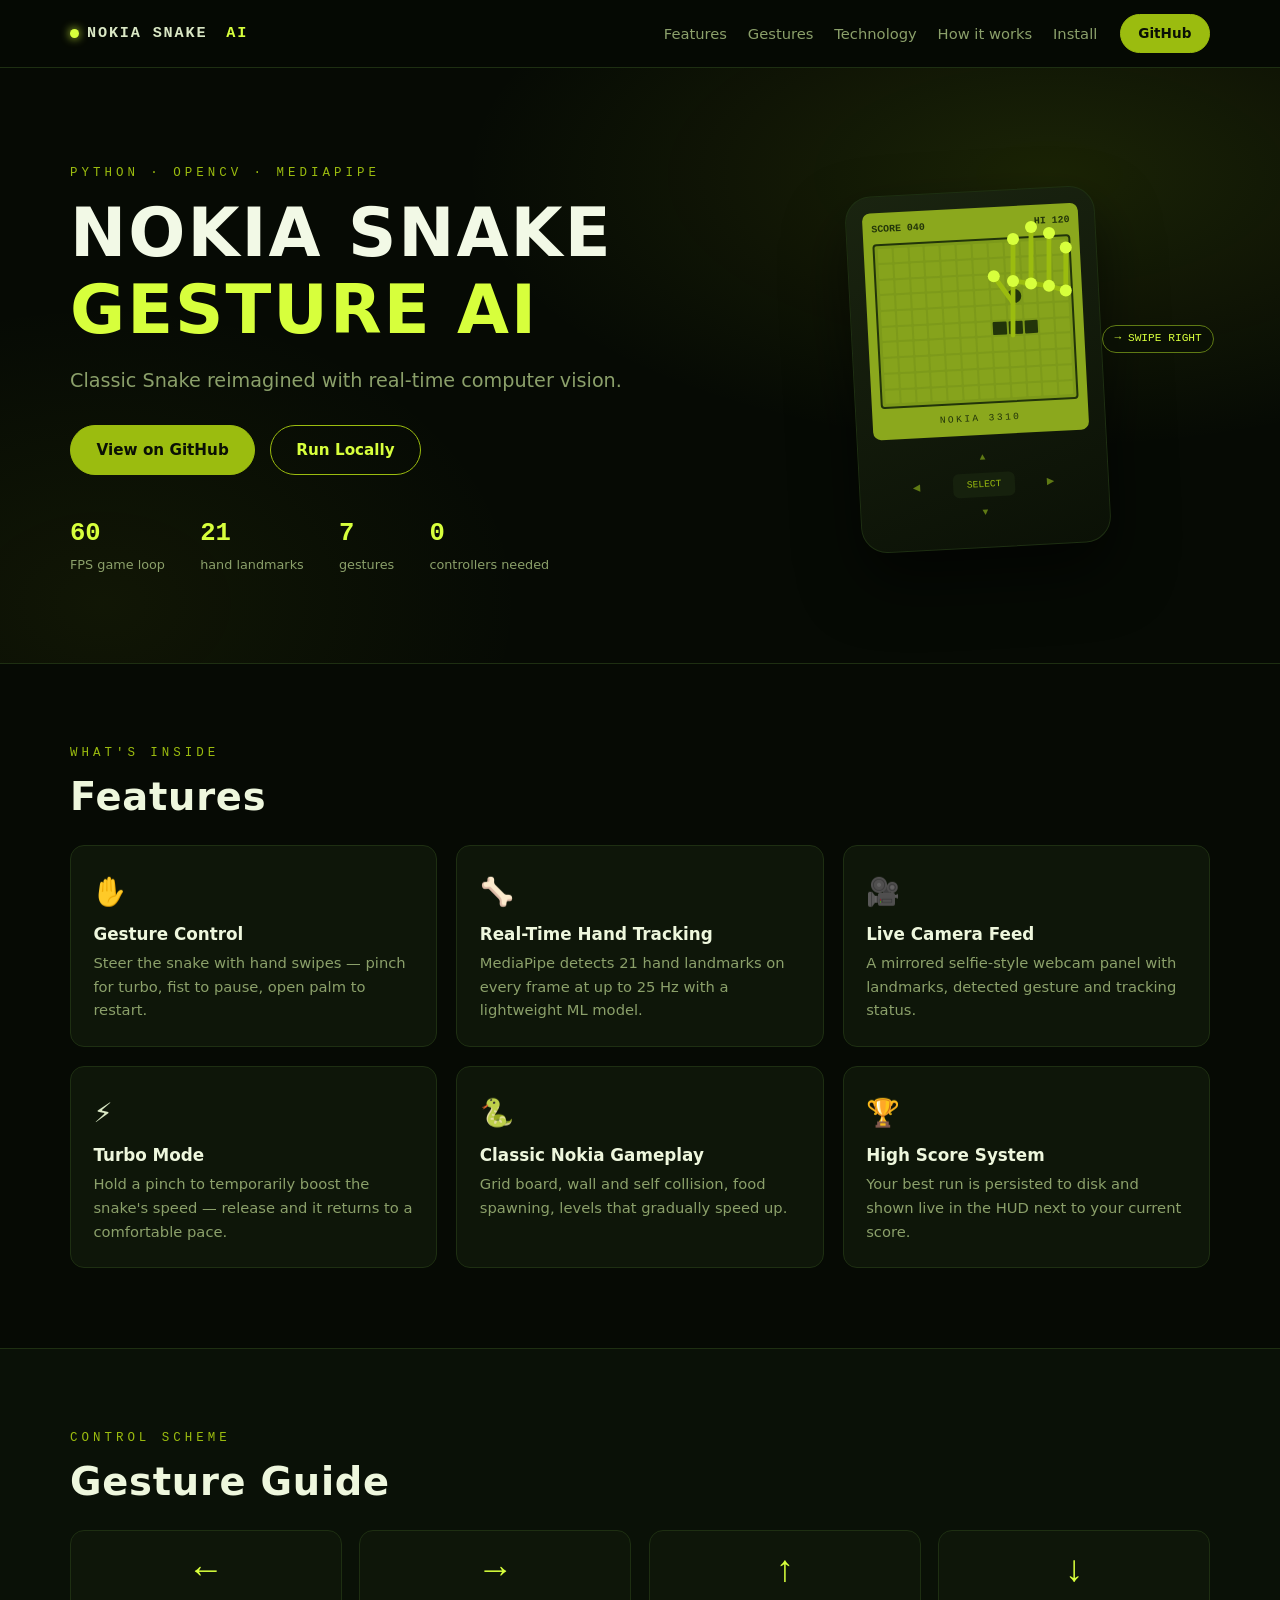
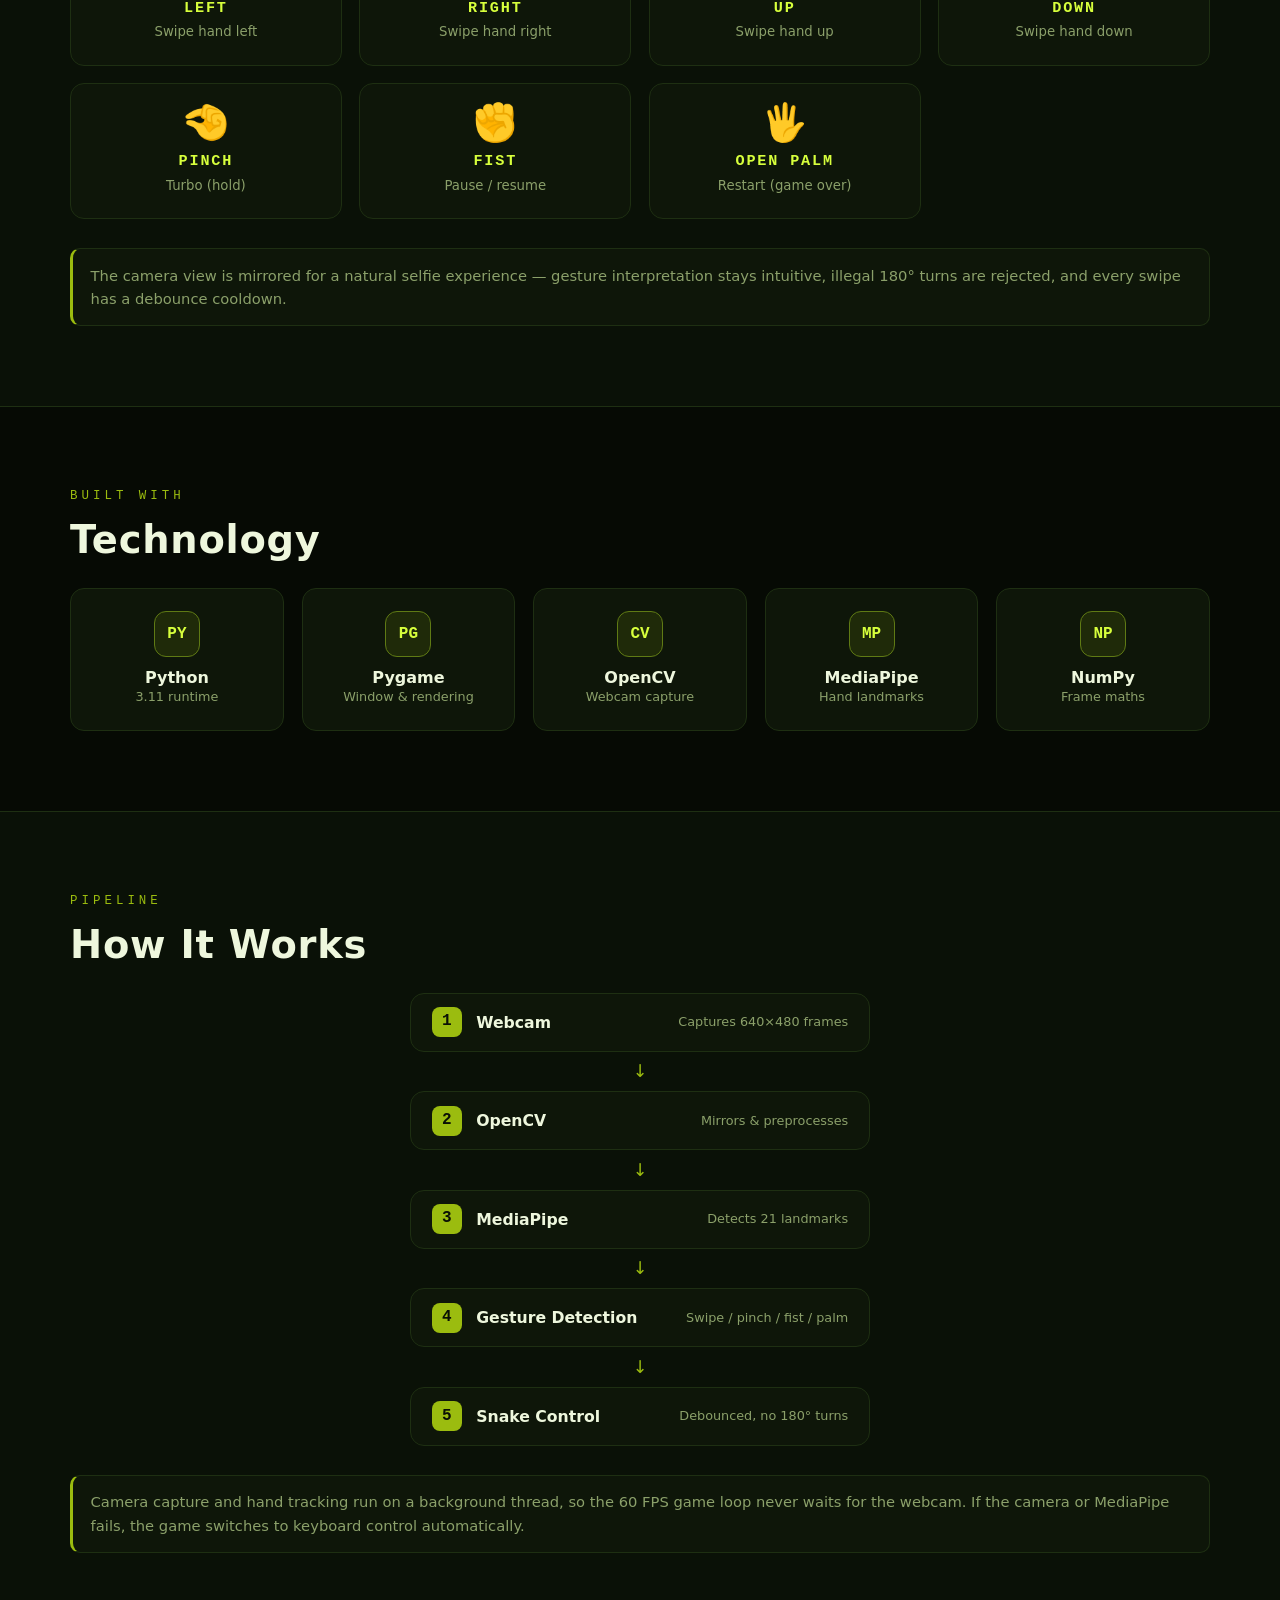
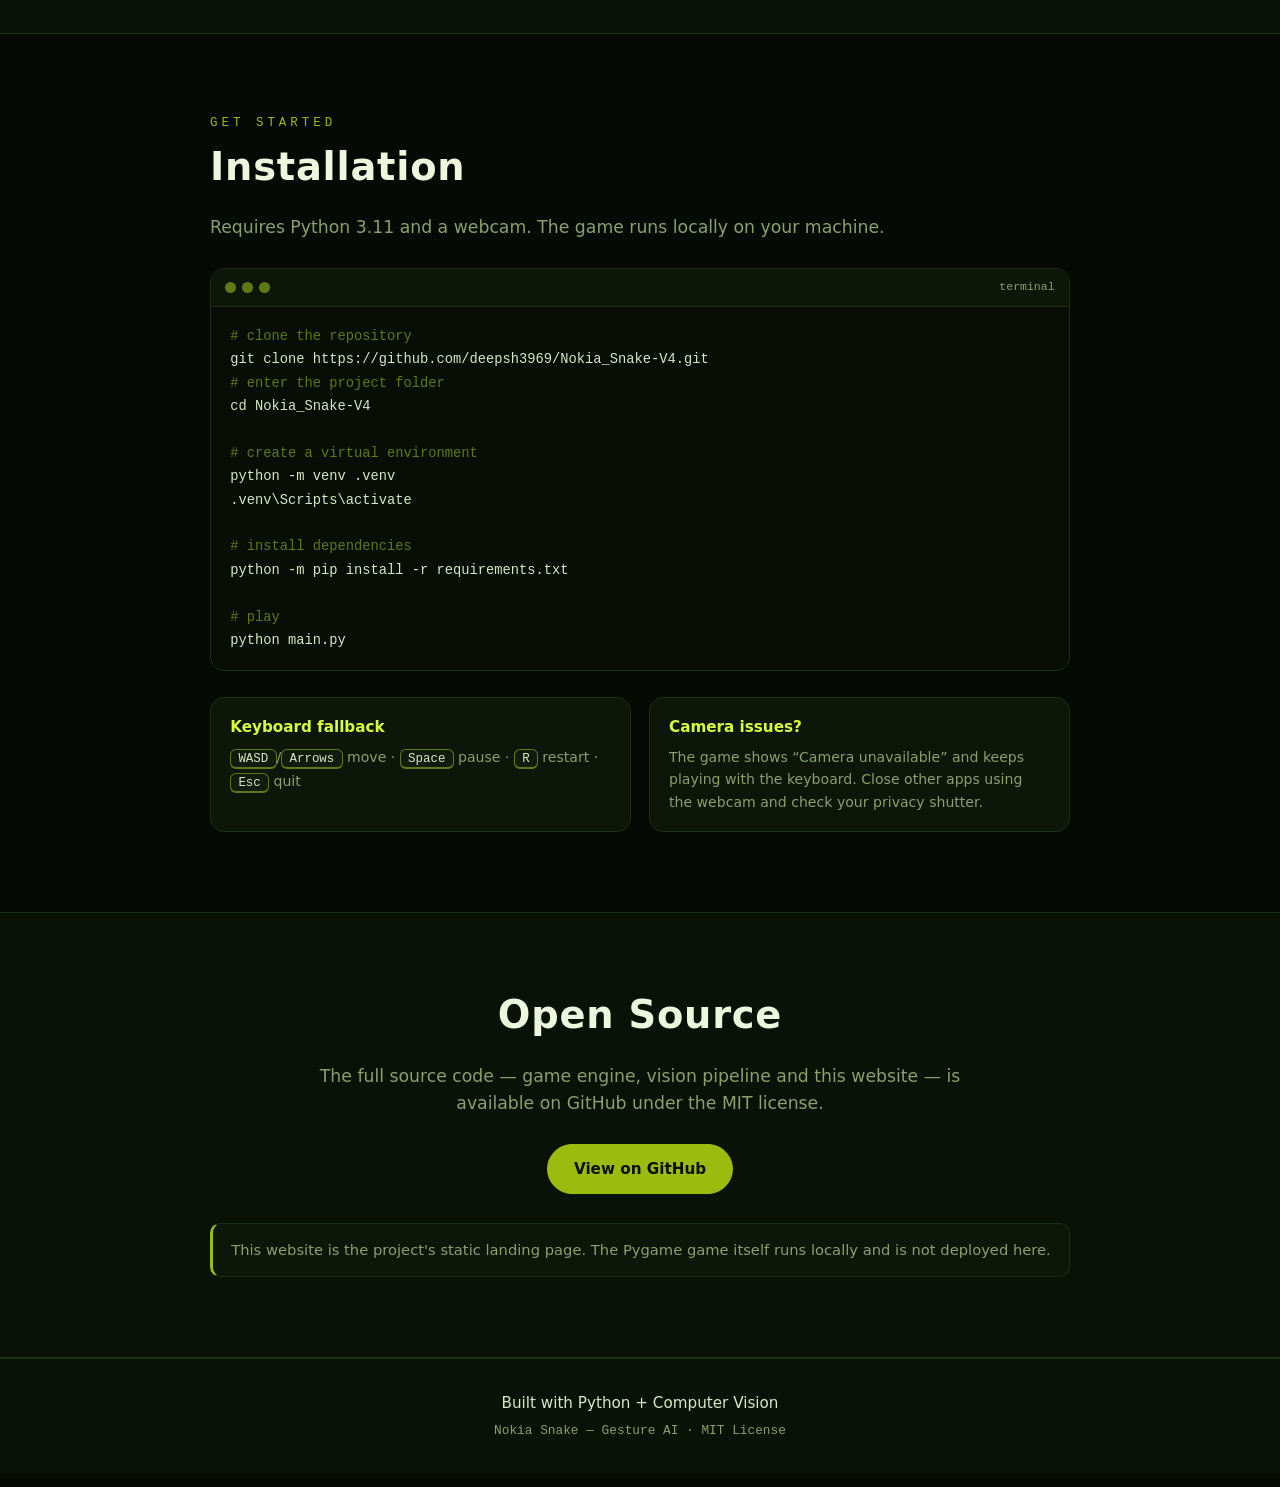
==== web/index.html @ 273879fd "Release Nokia Snake Gesture AI V4" ====
<!DOCTYPE html>
<html lang="en">
<head>
  <meta charset="UTF-8" />
  <meta name="viewport" content="width=device-width, initial-scale=1.0" />
  <meta name="description" content="Nokia Snake Gesture AI — classic Snake reimagined with real-time computer vision. Control the snake with hand gestures via webcam." />
  <title>Nokia Snake — Gesture AI</title>
  <link rel="stylesheet" href="style.css" />
</head>
<body>

  <!-- ============ NAV ============ -->
  <header class="nav">
    <div class="container nav__inner">
      <a class="nav__logo" href="#top">
        <span class="nav__dot"></span>
        NOKIA&nbsp;SNAKE&nbsp;<em>AI</em>
      </a>
      <nav class="nav__links" id="navLinks">
        <a href="#features">Features</a>
        <a href="#gestures">Gestures</a>
        <a href="#tech">Technology</a>
        <a href="#how">How it works</a>
        <a href="#install">Install</a>
      </nav>
      <button class="nav__toggle" id="navToggle" aria-label="Open menu">☰</button>
      <a class="btn btn--sm" href="https://github.com/deepsh3969/Nokia_Snake-V4" target="_blank" rel="noopener">GitHub</a>
    </div>
  </header>

  <!-- ============ HERO ============ -->
  <section class="hero" id="top">
    <div class="container hero__inner">
      <div class="hero__text">
        <p class="eyebrow">PYTHON · OPENCV · MEDIAPIPE</p>
        <h1 class="hero__title">
          NOKIA SNAKE<br />
          <span class="accent">GESTURE AI</span>
        </h1>
        <p class="hero__sub">
          Classic Snake reimagined with real-time computer vision.
        </p>
        <div class="hero__actions">
          <a class="btn" href="https://github.com/deepsh3969/Nokia_Snake-V4" target="_blank" rel="noopener">View on GitHub</a>
          <a class="btn btn--ghost" href="#install">Run Locally</a>
        </div>
        <ul class="hero__stats">
          <li><strong>60</strong><span>FPS game loop</span></li>
          <li><strong>21</strong><span>hand landmarks</span></li>
          <li><strong>7</strong><span>gestures</span></li>
          <li><strong>0</strong><span>controllers needed</span></li>
        </ul>
      </div>

      <div class="hero__art" aria-hidden="true">
        <div class="phone">
          <div class="phone__screen">
            <div class="phone__bar">
              <span class="phone__score">SCORE 040</span>
              <span class="phone__hi">HI 120</span>
            </div>
            <div class="grid" id="heroGrid"></div>
            <div class="phone__label">NOKIA 3310</div>
          </div>
          <div class="phone__keys">
            <span></span><span class="k-up">▲</span><span></span>
            <span class="k-l">◀</span><span class="k-ok">SELECT</span><span class="k-r">▶</span>
            <span></span><span class="k-d">▼</span><span></span>
          </div>
        </div>
        <div class="hand" aria-hidden="true">
          <svg viewBox="0 0 100 120" width="120" height="144">
            <g stroke="#9bbc0f" stroke-width="4" stroke-linecap="round" fill="none">
              <path d="M30 115 L30 70" />
              <path d="M30 70 L30 35" />
              <path d="M45 72 L45 25" />
              <path d="M60 74 L60 30" />
              <path d="M74 78 L74 42" />
              <path d="M30 88 L14 66" />
              <path d="M30 70 L45 72 L60 74 L74 78" />
            </g>
            <g fill="#d7ff3c">
              <circle cx="30" cy="35" r="5" />
              <circle cx="45" cy="25" r="5" />
              <circle cx="60" cy="30" r="5" />
              <circle cx="74" cy="42" r="5" />
              <circle cx="14" cy="66" r="5" />
              <circle cx="30" cy="70" r="5" />
              <circle cx="45" cy="72" r="5" />
              <circle cx="60" cy="74" r="5" />
              <circle cx="74" cy="78" r="5" />
            </g>
          </svg>
          <div class="hand__tag">→ SWIPE RIGHT</div>
        </div>
      </div>
    </div>
  </section>

  <!-- ============ FEATURES ============ -->
  <section class="section" id="features">
    <div class="container">
      <p class="eyebrow">WHAT'S INSIDE</p>
      <h2>Features</h2>
      <div class="features">
        <article class="card">
          <div class="card__icon">✋</div>
          <h3>Gesture Control</h3>
          <p>Steer the snake with hand swipes — pinch for turbo, fist to pause, open palm to restart.</p>
        </article>
        <article class="card">
          <div class="card__icon">🦴</div>
          <h3>Real-Time Hand Tracking</h3>
          <p>MediaPipe detects 21 hand landmarks on every frame at up to 25&nbsp;Hz with a lightweight ML model.</p>
        </article>
        <article class="card">
          <div class="card__icon">🎥</div>
          <h3>Live Camera Feed</h3>
          <p>A mirrored selfie-style webcam panel with landmarks, detected gesture and tracking status.</p>
        </article>
        <article class="card">
          <div class="card__icon">⚡</div>
          <h3>Turbo Mode</h3>
          <p>Hold a pinch to temporarily boost the snake's speed — release and it returns to a comfortable pace.</p>
        </article>
        <article class="card">
          <div class="card__icon">🐍</div>
          <h3>Classic Nokia Gameplay</h3>
          <p>Grid board, wall and self collision, food spawning, levels that gradually speed up.</p>
        </article>
        <article class="card">
          <div class="card__icon">🏆</div>
          <h3>High Score System</h3>
          <p>Your best run is persisted to disk and shown live in the HUD next to your current score.</p>
        </article>
      </div>
    </div>
  </section>

  <!-- ============ GESTURE GUIDE ============ -->
  <section class="section section--alt" id="gestures">
    <div class="container">
      <p class="eyebrow">CONTROL SCHEME</p>
      <h2>Gesture Guide</h2>
      <div class="gestures">
        <div class="gcard">
          <div class="gcard__icon">←</div>
          <h3>LEFT</h3>
          <p>Swipe hand left</p>
        </div>
        <div class="gcard">
          <div class="gcard__icon">→</div>
          <h3>RIGHT</h3>
          <p>Swipe hand right</p>
        </div>
        <div class="gcard">
          <div class="gcard__icon">↑</div>
          <h3>UP</h3>
          <p>Swipe hand up</p>
        </div>
        <div class="gcard">
          <div class="gcard__icon">↓</div>
          <h3>DOWN</h3>
          <p>Swipe hand down</p>
        </div>
        <div class="gcard">
          <div class="gcard__icon">🤏</div>
          <h3>PINCH</h3>
          <p>Turbo (hold)</p>
        </div>
        <div class="gcard">
          <div class="gcard__icon">✊</div>
          <h3>FIST</h3>
          <p>Pause / resume</p>
        </div>
        <div class="gcard">
          <div class="gcard__icon">🖐</div>
          <h3>OPEN PALM</h3>
          <p>Restart (game over)</p>
        </div>
      </div>
      <p class="note">
        The camera view is mirrored for a natural selfie experience — gesture
        interpretation stays intuitive, illegal 180° turns are rejected, and every
        swipe has a debounce cooldown.
      </p>
    </div>
  </section>

  <!-- ============ TECHNOLOGY ============ -->
  <section class="section" id="tech">
    <div class="container">
      <p class="eyebrow">BUILT WITH</p>
      <h2>Technology</h2>
      <div class="tech">
        <div class="tech__item"><span class="tech__badge">PY</span><h3>Python</h3><p>3.11 runtime</p></div>
        <div class="tech__item"><span class="tech__badge">PG</span><h3>Pygame</h3><p>Window &amp; rendering</p></div>
        <div class="tech__item"><span class="tech__badge">CV</span><h3>OpenCV</h3><p>Webcam capture</p></div>
        <div class="tech__item"><span class="tech__badge">MP</span><h3>MediaPipe</h3><p>Hand landmarks</p></div>
        <div class="tech__item"><span class="tech__badge">NP</span><h3>NumPy</h3><p>Frame maths</p></div>
      </div>
    </div>
  </section>

  <!-- ============ HOW IT WORKS ============ -->
  <section class="section section--alt" id="how">
    <div class="container">
      <p class="eyebrow">PIPELINE</p>
      <h2>How It Works</h2>
      <ol class="pipeline">
        <li><span class="pipeline__step">1</span><strong>Webcam</strong><em>Captures 640×480 frames</em></li>
        <li class="pipeline__arrow">↓</li>
        <li><span class="pipeline__step">2</span><strong>OpenCV</strong><em>Mirrors &amp; preprocesses</em></li>
        <li class="pipeline__arrow">↓</li>
        <li><span class="pipeline__step">3</span><strong>MediaPipe</strong><em>Detects 21 landmarks</em></li>
        <li class="pipeline__arrow">↓</li>
        <li><span class="pipeline__step">4</span><strong>Gesture Detection</strong><em>Swipe / pinch / fist / palm</em></li>
        <li class="pipeline__arrow">↓</li>
        <li><span class="pipeline__step">5</span><strong>Snake Control</strong><em>Debounced, no 180° turns</em></li>
      </ol>
      <p class="note">
        Camera capture and hand tracking run on a background thread, so the
        60&nbsp;FPS game loop never waits for the webcam. If the camera or
        MediaPipe fails, the game switches to keyboard control automatically.
      </p>
    </div>
  </section>

  <!-- ============ INSTALL ============ -->
  <section class="section" id="install">
    <div class="container container--narrow">
      <p class="eyebrow">GET STARTED</p>
      <h2>Installation</h2>
      <p class="lead">
        Requires Python 3.11 and a webcam. The game runs locally on your machine.
      </p>
      <div class="code">
        <div class="code__bar"><span></span><span></span><span></span><em>terminal</em></div>
<pre><code><span class="c"># clone the repository</span>
git clone https://github.com/deepsh3969/Nokia_Snake-V4.git
<span class="c"># enter the project folder</span>
cd Nokia_Snake-V4

<span class="c"># create a virtual environment</span>
python -m venv .venv
.venv\Scripts\activate

<span class="c"># install dependencies</span>
python -m pip install -r requirements.txt

<span class="c"># play</span>
python main.py</code></pre>
      </div>
      <div class="kbd">
        <div><h4>Keyboard fallback</h4><p><kbd>WASD</kbd>/<kbd>Arrows</kbd> move · <kbd>Space</kbd> pause · <kbd>R</kbd> restart · <kbd>Esc</kbd> quit</p></div>
        <div><h4>Camera issues?</h4><p>The game shows “Camera unavailable” and keeps playing with the keyboard. Close other apps using the webcam and check your privacy shutter.</p></div>
      </div>
    </div>
  </section>

  <!-- ============ GITHUB ============ -->
  <section class="section section--alt" id="github">
    <div class="container container--narrow github">
      <h2>Open Source</h2>
      <p class="lead">
        The full source code — game engine, vision pipeline and this website —
        is available on GitHub under the MIT license.
      </p>
      <a class="btn" href="https://github.com/deepsh3969/Nokia_Snake-V4" target="_blank" rel="noopener">View on GitHub</a>
      <p class="note">This website is the project's static landing page. The Pygame game itself runs locally and is not deployed here.</p>
    </div>
  </section>

  <!-- ============ FOOTER ============ -->
  <footer class="footer">
    <div class="container footer__inner">
      <p>Built with Python + Computer Vision</p>
      <p class="footer__meta">Nokia Snake — Gesture AI · MIT License</p>
    </div>
  </footer>

  <script src="script.js"></script>
</body>
</html>
---- web/style.css ----
/* ==========================================================
   NOKIA SNAKE — GESTURE AI  ·  landing page styles
   ========================================================== */

:root {
  --bg: #060a04;
  --bg-2: #0a1107;
  --panel: #0e1609;
  --panel-2: #121c0c;
  --line: #1e2f12;
  --green: #9bbc0f;
  --green-bright: #d7ff3c;
  --green-dim: #5f7a14;
  --text: #d9e7c4;
  --text-dim: #8ba06a;
  --amber: #ffb340;
  --red: #ff6b52;
  --radius: 14px;
  --mono: "Cascadia Code", "SF Mono", Consolas, "Courier New", monospace;
  --sans: "Segoe UI", system-ui, -apple-system, Roboto, sans-serif;
}

* { margin: 0; padding: 0; box-sizing: border-box; }

html { scroll-behavior: smooth; }

body {
  background: var(--bg);
  color: var(--text);
  font-family: var(--sans);
  line-height: 1.6;
  overflow-x: hidden;
}

img, svg { max-width: 100%; }

.container {
  width: min(1140px, 92%);
  margin-inline: auto;
}

.container--narrow { width: min(860px, 92%); }

/* ---------------- typography ---------------- */

h1, h2, h3 { font-weight: 700; line-height: 1.15; }

h2 {
  font-size: clamp(1.7rem, 3.5vw, 2.4rem);
  letter-spacing: 0.02em;
  margin-bottom: 1.6rem;
  color: #eef7dd;
}

.eyebrow {
  font-family: var(--mono);
  font-size: 0.78rem;
  letter-spacing: 0.32em;
  color: var(--green);
  margin-bottom: 0.7rem;
}

.accent { color: var(--green-bright); }

.lead {
  font-size: 1.08rem;
  color: var(--text-dim);
  margin-bottom: 1.6rem;
  max-width: 62ch;
}

.note {
  margin-top: 1.8rem;
  font-size: 0.92rem;
  color: var(--text-dim);
  background: var(--panel);
  border: 1px solid var(--line);
  border-left: 3px solid var(--green);
  border-radius: 10px;
  padding: 0.9rem 1.1rem;
}

/* ---------------- buttons ---------------- */

.btn {
  display: inline-block;
  background: var(--green);
  color: #0a1005;
  font-weight: 700;
  font-size: 0.95rem;
  text-decoration: none;
  padding: 0.75rem 1.6rem;
  border-radius: 999px;
  border: 1px solid var(--green);
  transition: transform 0.15s ease, box-shadow 0.15s ease, background 0.15s;
}

.btn:hover {
  background: var(--green-bright);
  border-color: var(--green-bright);
  transform: translateY(-2px);
  box-shadow: 0 8px 24px rgba(155, 188, 15, 0.25);
}

.btn--ghost {
  background: transparent;
  color: var(--green-bright);
}

.btn--ghost:hover {
  background: rgba(155, 188, 15, 0.12);
  color: var(--green-bright);
}

.btn--sm { padding: 0.5rem 1.1rem; font-size: 0.85rem; }

/* ---------------- nav ---------------- */

.nav {
  position: sticky;
  top: 0;
  z-index: 50;
  background: rgba(6, 10, 4, 0.88);
  backdrop-filter: blur(10px);
  border-bottom: 1px solid var(--line);
}

.nav__inner {
  display: flex;
  align-items: center;
  gap: 1.4rem;
  padding: 0.85rem 0;
}

.nav__logo {
  font-family: var(--mono);
  font-weight: 700;
  font-size: 0.95rem;
  letter-spacing: 0.12em;
  color: var(--text);
  text-decoration: none;
  display: flex;
  align-items: center;
  gap: 0.5rem;
  white-space: nowrap;
}

.nav__logo em { color: var(--green-bright); font-style: normal; }

.nav__dot {
  width: 9px; height: 9px;
  background: var(--green-bright);
  border-radius: 50%;
  box-shadow: 0 0 10px var(--green-bright);
  animation: blink 1.6s steps(2, start) infinite;
}

@keyframes blink { 50% { opacity: 0.25; } }

.nav__links {
  display: flex;
  gap: 1.3rem;
  margin-left: auto;
}

.nav__links a {
  color: var(--text-dim);
  text-decoration: none;
  font-size: 0.92rem;
  transition: color 0.15s;
}

.nav__links a:hover { color: var(--green-bright); }

.nav__toggle {
  display: none;
  background: transparent;
  border: 1px solid var(--green-dim);
  color: var(--green-bright);
  border-radius: 8px;
  font-size: 1.05rem;
  padding: 0.25rem 0.6rem;
  cursor: pointer;
  margin-left: auto;
}

/* ---------------- hero ---------------- */

.hero {
  position: relative;
  padding: clamp(3rem, 8vw, 6rem) 0 clamp(3rem, 7vw, 5.5rem);
  background:
    radial-gradient(900px 420px at 82% 18%, rgba(155, 188, 15, 0.14), transparent 65%),
    radial-gradient(700px 500px at 8% 90%, rgba(155, 188, 15, 0.07), transparent 60%),
    var(--bg);
  border-bottom: 1px solid var(--line);
}

.hero__inner {
  display: grid;
  grid-template-columns: 1.15fr 0.85fr;
  gap: 3rem;
  align-items: center;
}

.hero__title {
  font-size: clamp(2.4rem, 6vw, 4.2rem);
  letter-spacing: 0.03em;
  color: #f2f9e6;
  margin: 0.4rem 0 1rem;
}

.hero__sub {
  font-size: clamp(1rem, 2vw, 1.2rem);
  color: var(--text-dim);
  max-width: 46ch;
  margin-bottom: 1.8rem;
}

.hero__actions { display: flex; gap: 0.9rem; flex-wrap: wrap; }

.hero__stats {
  list-style: none;
  display: flex;
  gap: 2.2rem;
  margin-top: 2.4rem;
  flex-wrap: wrap;
}

.hero__stats li { display: flex; flex-direction: column; }

.hero__stats strong {
  font-family: var(--mono);
  font-size: 1.6rem;
  color: var(--green-bright);
}

.hero__stats span { font-size: 0.8rem; color: var(--text-dim); }

/* hero art: phone + hand */

.hero__art {
  position: relative;
  display: flex;
  justify-content: center;
  align-items: center;
  min-height: 340px;
}

.phone {
  background: linear-gradient(160deg, #1a2410, #0b1106);
  border: 1px solid var(--line);
  border-radius: 26px;
  padding: 1rem 1rem 0.7rem;
  width: 250px;
  box-shadow: 0 30px 60px rgba(0, 0, 0, 0.55);
  transform: rotate(-3deg);
}

.phone__screen {
  background: #8ba81d;
  border-radius: 8px;
  padding: 0.55rem;
}

.phone__bar {
  display: flex;
  justify-content: space-between;
  font-family: var(--mono);
  font-size: 0.62rem;
  color: #22340a;
  font-weight: 700;
  margin-bottom: 0.4rem;
}

.grid {
  display: grid;
  grid-template-columns: repeat(12, 1fr);
  gap: 2px;
  aspect-ratio: 12 / 10;
  background: #7d9a1a;
  padding: 3px;
  border: 2px solid #22340a;
  border-radius: 4px;
}

.grid i {
  background: #86a31c;
  border-radius: 1px;
}

.grid i.snake { background: #22340a; }
.grid i.food { background: #22340a; border-radius: 50%; }

.phone__label {
  text-align: center;
  font-family: var(--mono);
  font-size: 0.6rem;
  color: #22340a;
  margin-top: 0.4rem;
  letter-spacing: 0.25em;
}

.phone__keys {
  display: grid;
  grid-template-columns: repeat(3, 1fr);
  gap: 4px;
  padding: 0.7rem 0.6rem;
}

.phone__keys span {
  text-align: center;
  font-size: 0.6rem;
  color: var(--green-dim);
  font-family: var(--mono);
  padding: 0.25rem 0;
}

.phone__keys .k-ok {
  background: #16210d;
  border-radius: 6px;
  color: var(--green);
}

.hand {
  position: absolute;
  right: -4px;
  top: 6px;
  text-align: center;
  animation: float 3.4s ease-in-out infinite;
}

@keyframes float {
  0%, 100% { transform: translateY(0); }
  50% { transform: translateY(-12px); }
}

.hand__tag {
  font-family: var(--mono);
  font-size: 0.7rem;
  color: var(--green-bright);
  background: rgba(10, 16, 5, 0.9);
  border: 1px solid var(--green-dim);
  border-radius: 999px;
  padding: 0.25rem 0.7rem;
  display: inline-block;
  margin-top: 0.3rem;
}

/* ---------------- sections ---------------- */

.section {
  padding: clamp(3rem, 7vw, 5rem) 0;
  scroll-margin-top: 68px;
}

.section--alt {
  background: var(--bg-2);
  border-block: 1px solid var(--line);
}

/* ---------------- features ---------------- */

.features {
  display: grid;
  grid-template-columns: repeat(3, 1fr);
  gap: 1.2rem;
}

.card {
  background: var(--panel);
  border: 1px solid var(--line);
  border-radius: var(--radius);
  padding: 1.5rem 1.4rem;
  transition: transform 0.18s ease, border-color 0.18s ease;
}

.card:hover {
  transform: translateY(-4px);
  border-color: var(--green-dim);
}

.card__icon { font-size: 1.7rem; margin-bottom: 0.7rem; }

.card h3 { font-size: 1.05rem; color: #eef7dd; margin-bottom: 0.45rem; }

.card p { font-size: 0.92rem; color: var(--text-dim); }

/* ---------------- gesture cards ---------------- */

.gestures {
  display: grid;
  grid-template-columns: repeat(4, 1fr);
  gap: 1.1rem;
}

.gcard {
  background: var(--panel);
  border: 1px solid var(--line);
  border-radius: var(--radius);
  padding: 1.4rem 1rem;
  text-align: center;
  transition: transform 0.18s ease, border-color 0.18s ease;
}

.gcard:hover {
  transform: translateY(-4px);
  border-color: var(--green);
}

.gcard__icon {
  font-size: 2.3rem;
  line-height: 1;
  color: var(--green-bright);
  margin-bottom: 0.6rem;
  font-family: var(--mono);
}

.gcard h3 {
  font-family: var(--mono);
  font-size: 0.95rem;
  letter-spacing: 0.12em;
  color: var(--green-bright);
  margin-bottom: 0.25rem;
}

.gcard p { font-size: 0.83rem; color: var(--text-dim); }

/* ---------------- technology ---------------- */

.tech {
  display: grid;
  grid-template-columns: repeat(5, 1fr);
  gap: 1.1rem;
}

.tech__item {
  background: var(--panel);
  border: 1px solid var(--line);
  border-radius: var(--radius);
  padding: 1.4rem 1rem;
  text-align: center;
}

.tech__badge {
  display: inline-grid;
  place-items: center;
  width: 46px; height: 46px;
  border-radius: 12px;
  background: rgba(155, 188, 15, 0.12);
  border: 1px solid var(--green-dim);
  font-family: var(--mono);
  font-weight: 700;
  color: var(--green-bright);
  margin-bottom: 0.7rem;
}

.tech__item h3 { font-size: 1rem; color: #eef7dd; }

.tech__item p { font-size: 0.8rem; color: var(--text-dim); }

/* ---------------- pipeline ---------------- */

.pipeline {
  list-style: none;
  display: flex;
  flex-direction: column;
  align-items: center;
  gap: 0.35rem;
}

.pipeline > li:not(.pipeline__arrow) {
  display: flex;
  align-items: center;
  gap: 0.9rem;
  background: var(--panel);
  border: 1px solid var(--line);
  border-radius: var(--radius);
  padding: 0.85rem 1.3rem;
  width: min(460px, 100%);
}

.pipeline__step {
  font-family: var(--mono);
  font-weight: 700;
  color: #0a1005;
  background: var(--green);
  border-radius: 8px;
  width: 30px; height: 30px;
  display: grid;
  place-items: center;
  flex-shrink: 0;
}

.pipeline strong { color: #eef7dd; font-size: 0.98rem; }

.pipeline em {
  margin-left: auto;
  font-style: normal;
  font-size: 0.8rem;
  color: var(--text-dim);
  text-align: right;
}

.pipeline__arrow { color: var(--green); font-size: 1.1rem; }

/* ---------------- code block ---------------- */

.code {
  background: #080d05;
  border: 1px solid var(--line);
  border-radius: var(--radius);
  overflow: hidden;
  margin-bottom: 1.6rem;
}

.code__bar {
  display: flex;
  align-items: center;
  gap: 6px;
  padding: 0.6rem 0.9rem;
  background: var(--panel);
  border-bottom: 1px solid var(--line);
}

.code__bar span {
  width: 11px; height: 11px;
  border-radius: 50%;
  background: var(--green-dim);
}

.code__bar em {
  margin-left: auto;
  font-style: normal;
  font-family: var(--mono);
  font-size: 0.72rem;
  color: var(--text-dim);
}

.code pre {
  padding: 1.1rem 1.2rem;
  overflow-x: auto;
  font-family: var(--mono);
  font-size: 0.86rem;
  line-height: 1.7;
  color: var(--text);
}

.code .c { color: var(--green-dim); }

/* ---------------- kbd ---------------- */

.kbd {
  display: grid;
  grid-template-columns: 1fr 1fr;
  gap: 1.1rem;
}

.kbd > div {
  background: var(--panel);
  border: 1px solid var(--line);
  border-radius: var(--radius);
  padding: 1.1rem 1.2rem;
}

.kbd h4 { color: var(--green-bright); font-size: 0.95rem; margin-bottom: 0.4rem; }

.kbd p { font-size: 0.88rem; color: var(--text-dim); }

kbd {
  font-family: var(--mono);
  font-size: 0.78rem;
  background: var(--panel-2);
  border: 1px solid var(--green-dim);
  border-bottom-width: 2px;
  border-radius: 6px;
  padding: 0.1rem 0.45rem;
  color: var(--text);
}

/* ---------------- github ---------------- */

.github { text-align: center; }

.github .lead { margin-inline: auto; }

/* ---------------- footer ---------------- */

.footer {
  border-top: 1px solid var(--line);
  background: var(--bg-2);
  padding: 2rem 0;
}

.footer__inner { text-align: center; }

.footer p { color: var(--text); font-size: 0.95rem; }

.footer__meta {
  color: var(--text-dim) !important;
  font-size: 0.8rem !important;
  font-family: var(--mono);
  margin-top: 0.35rem;
}

/* ==========================================================
   RESPONSIVE
   ========================================================== */

@media (max-width: 960px) {
  .hero__inner { grid-template-columns: 1fr; }
  .hero__art { min-height: 300px; order: -1; }
  .features { grid-template-columns: repeat(2, 1fr); }
  .gestures { grid-template-columns: repeat(3, 1fr); }
  .tech { grid-template-columns: repeat(3, 1fr); }
}

@media (max-width: 720px) {
  .nav__links { display: none; }
  .nav__toggle { display: block; }
  .nav__links.open {
    display: flex;
    position: absolute;
    top: 100%;
    left: 0;
    right: 0;
    flex-direction: column;
    background: var(--bg-2);
    border-bottom: 1px solid var(--line);
    padding: 1rem 4%;
    gap: 0.9rem;
  }
  .features { grid-template-columns: 1fr; }
  .gestures { grid-template-columns: repeat(2, 1fr); }
  .tech { grid-template-columns: repeat(2, 1fr); }
  .kbd { grid-template-columns: 1fr; }
  .hand { right: -10px; transform: scale(0.85); }
  .pipeline > li:not(.pipeline__arrow) {
    flex-wrap: wrap;
    gap: 0.5rem;
  }
  .pipeline em { margin-left: 0; width: 100%; text-align: left; }
}

@media (max-width: 440px) {
  .gestures { grid-template-columns: 1fr; }
  .hero__stats { gap: 1.3rem; }
}
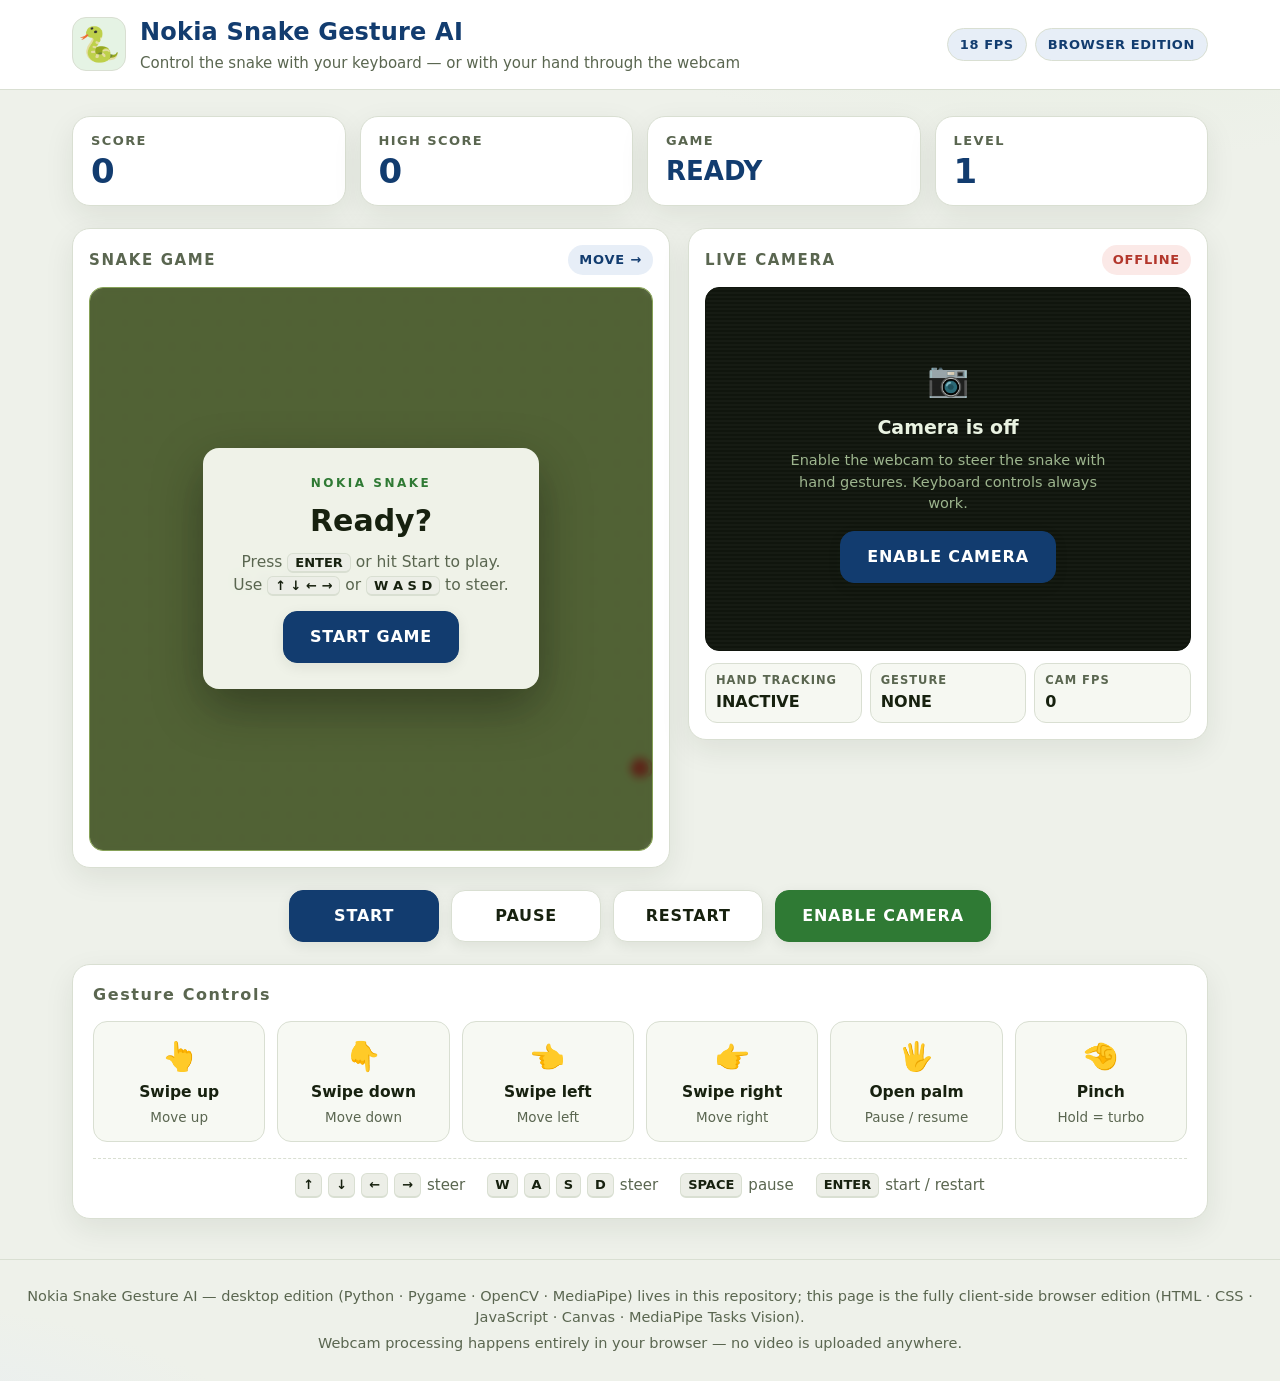
==== commit ac007d32: "Create browser-based Nokia Snake Gesture AI" ====
--- a/web/index.html
+++ b/web/index.html
@@ -1,282 +1,139 @@
 <!DOCTYPE html>
 <html lang="en">
 <head>
-  <meta charset="UTF-8" />
-  <meta name="viewport" content="width=device-width, initial-scale=1.0" />
-  <meta name="description" content="Nokia Snake Gesture AI — classic Snake reimagined with real-time computer vision. Control the snake with hand gestures via webcam." />
+  <meta charset="UTF-8">
+  <meta name="viewport" content="width=device-width, initial-scale=1.0">
   <title>Nokia Snake — Gesture AI</title>
-  <link rel="stylesheet" href="style.css" />
+  <meta name="description" content="Play classic Snake in your browser and control it with your webcam using hand gestures.">
+  <link rel="icon" href="data:image/svg+xml,%3Csvg xmlns='http://www.w3.org/2000/svg' viewBox='0 0 100 100'%3E%3Ctext y='.9em' font-size='90'%3E%F0%9F%90%8D%3C/text%3E%3C/svg%3E">
+  <link rel="stylesheet" href="style.css">
 </head>
 <body>
 
-  <!-- ============ NAV ============ -->
-  <header class="nav">
-    <div class="container nav__inner">
-      <a class="nav__logo" href="#top">
-        <span class="nav__dot"></span>
-        NOKIA&nbsp;SNAKE&nbsp;<em>AI</em>
-      </a>
-      <nav class="nav__links" id="navLinks">
-        <a href="#features">Features</a>
-        <a href="#gestures">Gestures</a>
-        <a href="#tech">Technology</a>
-        <a href="#how">How it works</a>
-        <a href="#install">Install</a>
-      </nav>
-      <button class="nav__toggle" id="navToggle" aria-label="Open menu">☰</button>
-      <a class="btn btn--sm" href="https://github.com/deepsh3969/Nokia_Snake-V4" target="_blank" rel="noopener">GitHub</a>
+  <header class="topbar">
+    <div class="topbar__inner">
+      <div class="brand">
+        <span class="brand__mark" aria-hidden="true">🐍</span>
+        <div class="brand__text">
+          <h1>Nokia Snake Gesture AI</h1>
+          <p>Control the snake with your keyboard — or with your hand through the webcam</p>
+        </div>
+      </div>
+      <div class="topbar__pills">
+        <span class="pill pill--muted" id="fpsPill">60 FPS</span>
+        <span class="pill pill--muted">BROWSER EDITION</span>
+      </div>
     </div>
   </header>
 
-  <!-- ============ HERO ============ -->
-  <section class="hero" id="top">
-    <div class="container hero__inner">
-      <div class="hero__text">
-        <p class="eyebrow">PYTHON · OPENCV · MEDIAPIPE</p>
-        <h1 class="hero__title">
-          NOKIA SNAKE<br />
-          <span class="accent">GESTURE AI</span>
-        </h1>
-        <p class="hero__sub">
-          Classic Snake reimagined with real-time computer vision.
-        </p>
-        <div class="hero__actions">
-          <a class="btn" href="https://github.com/deepsh3969/Nokia_Snake-V4" target="_blank" rel="noopener">View on GitHub</a>
-          <a class="btn btn--ghost" href="#install">Run Locally</a>
+  <main class="page">
+
+    <!-- ======================= STATS ======================= -->
+    <section class="stats" aria-label="Score and status">
+      <div class="stat">
+        <span class="stat__label">SCORE</span>
+        <span class="stat__value" id="scoreValue">0</span>
+      </div>
+      <div class="stat">
+        <span class="stat__label">HIGH SCORE</span>
+        <span class="stat__value" id="highValue">0</span>
+      </div>
+      <div class="stat stat--status">
+        <span class="stat__label">GAME</span>
+        <span class="stat__value stat__value--status" id="gameStatus">READY</span>
+      </div>
+      <div class="stat">
+        <span class="stat__label">LEVEL</span>
+        <span class="stat__value" id="levelValue">1</span>
+      </div>
+    </section>
+
+    <!-- ======================= PANELS ======================= -->
+    <section class="panels">
+
+      <!-- ---------------- GAME ---------------- -->
+      <div class="panel">
+        <div class="panel__head">
+          <h2>SNAKE GAME</h2>
+          <span class="badge badge--neutral" id="dirBadge">MOVE →</span>
         </div>
-        <ul class="hero__stats">
-          <li><strong>60</strong><span>FPS game loop</span></li>
-          <li><strong>21</strong><span>hand landmarks</span></li>
-          <li><strong>7</strong><span>gestures</span></li>
-          <li><strong>0</strong><span>controllers needed</span></li>
+        <div class="stage">
+          <canvas id="gameCanvas" width="480" height="480" aria-label="Snake game board"></canvas>
+
+          <div class="stage__overlay" id="gameOverlay">
+            <div class="stage__card">
+              <p class="stage__kicker" id="overlayKicker">NOKIA SNAKE</p>
+              <h3 id="overlayTitle">Ready?</h3>
+              <p class="stage__sub" id="overlaySub">Press <kbd>ENTER</kbd> or hit Start to play.<br>Use <kbd>↑ ↓ ← →</kbd> or <kbd>W A S D</kbd> to steer.</p>
+              <p class="stage__score" id="overlayScore" hidden></p>
+              <button class="btn btn--primary" id="overlayBtn">START GAME</button>
+            </div>
+          </div>
+        </div>
+      </div>
+
+      <!-- ---------------- CAMERA ---------------- -->
+      <div class="panel">
+        <div class="panel__head">
+          <h2>LIVE CAMERA</h2>
+          <span class="badge badge--off" id="camBadge">OFFLINE</span>
+        </div>
+
+        <div class="stage stage--cam">
+          <video id="camVideo" autoplay muted playsinline></video>
+          <canvas id="landmarkCanvas"></canvas>
+
+          <div class="cam-off" id="camPlaceholder">
+            <span class="cam-off__icon" aria-hidden="true">📷</span>
+            <p class="cam-off__title">Camera is off</p>
+            <p class="cam-off__sub">Enable the webcam to steer the snake with hand gestures. Keyboard controls always work.</p>
+            <button class="btn btn--primary" id="enableCamBtn">ENABLE CAMERA</button>
+          </div>
+        </div>
+
+        <ul class="cam-status">
+          <li><span>HAND TRACKING</span><b id="trackStatus" class="val val--off">INACTIVE</b></li>
+          <li><span>GESTURE</span><b id="gestureStatus" class="val">NONE</b></li>
+          <li><span>CAM FPS</span><b id="camFps" class="val">0</b></li>
         </ul>
       </div>
+    </section>
 
-      <div class="hero__art" aria-hidden="true">
-        <div class="phone">
-          <div class="phone__screen">
-            <div class="phone__bar">
-              <span class="phone__score">SCORE 040</span>
-              <span class="phone__hi">HI 120</span>
-            </div>
-            <div class="grid" id="heroGrid"></div>
-            <div class="phone__label">NOKIA 3310</div>
-          </div>
-          <div class="phone__keys">
-            <span></span><span class="k-up">▲</span><span></span>
-            <span class="k-l">◀</span><span class="k-ok">SELECT</span><span class="k-r">▶</span>
-            <span></span><span class="k-d">▼</span><span></span>
-          </div>
-        </div>
-        <div class="hand" aria-hidden="true">
-          <svg viewBox="0 0 100 120" width="120" height="144">
-            <g stroke="#9bbc0f" stroke-width="4" stroke-linecap="round" fill="none">
-              <path d="M30 115 L30 70" />
-              <path d="M30 70 L30 35" />
-              <path d="M45 72 L45 25" />
-              <path d="M60 74 L60 30" />
-              <path d="M74 78 L74 42" />
-              <path d="M30 88 L14 66" />
-              <path d="M30 70 L45 72 L60 74 L74 78" />
-            </g>
-            <g fill="#d7ff3c">
-              <circle cx="30" cy="35" r="5" />
-              <circle cx="45" cy="25" r="5" />
-              <circle cx="60" cy="30" r="5" />
-              <circle cx="74" cy="42" r="5" />
-              <circle cx="14" cy="66" r="5" />
-              <circle cx="30" cy="70" r="5" />
-              <circle cx="45" cy="72" r="5" />
-              <circle cx="60" cy="74" r="5" />
-              <circle cx="74" cy="78" r="5" />
-            </g>
-          </svg>
-          <div class="hand__tag">→ SWIPE RIGHT</div>
-        </div>
+    <!-- ======================= CONTROLS ======================= -->
+    <section class="controls" aria-label="Game controls">
+      <button class="btn btn--primary" id="startBtn">START</button>
+      <button class="btn" id="pauseBtn">PAUSE</button>
+      <button class="btn" id="restartBtn">RESTART</button>
+      <button class="btn btn--cam" id="enableCamBtn2">ENABLE CAMERA</button>
+    </section>
+
+    <p class="notice" id="notice" hidden></p>
+
+    <!-- ======================= GESTURE GUIDE ======================= -->
+    <section class="guide" aria-label="Gesture controls">
+      <h2 class="guide__title">Gesture Controls</h2>
+      <div class="guide__grid">
+        <div class="gcard"><span class="gcard__icon">👆</span><b>Swipe up</b><i>Move up</i></div>
+        <div class="gcard"><span class="gcard__icon">👇</span><b>Swipe down</b><i>Move down</i></div>
+        <div class="gcard"><span class="gcard__icon">👈</span><b>Swipe left</b><i>Move left</i></div>
+        <div class="gcard"><span class="gcard__icon">👉</span><b>Swipe right</b><i>Move right</i></div>
+        <div class="gcard"><span class="gcard__icon">🖐</span><b>Open palm</b><i>Pause / resume</i></div>
+        <div class="gcard"><span class="gcard__icon">🤏</span><b>Pinch</b><i>Hold = turbo</i></div>
       </div>
-    </div>
-  </section>
+      <div class="keys">
+        <span><kbd>↑</kbd><kbd>↓</kbd><kbd>←</kbd><kbd>→</kbd> steer</span>
+        <span><kbd>W</kbd><kbd>A</kbd><kbd>S</kbd><kbd>D</kbd> steer</span>
+        <span><kbd>SPACE</kbd> pause</span>
+        <span><kbd>ENTER</kbd> start / restart</span>
+      </div>
+    </section>
 
-  <!-- ============ FEATURES ============ -->
-  <section class="section" id="features">
-    <div class="container">
-      <p class="eyebrow">WHAT'S INSIDE</p>
-      <h2>Features</h2>
-      <div class="features">
-        <article class="card">
-          <div class="card__icon">✋</div>
-          <h3>Gesture Control</h3>
-          <p>Steer the snake with hand swipes — pinch for turbo, fist to pause, open palm to restart.</p>
-        </article>
-        <article class="card">
-          <div class="card__icon">🦴</div>
-          <h3>Real-Time Hand Tracking</h3>
-          <p>MediaPipe detects 21 hand landmarks on every frame at up to 25&nbsp;Hz with a lightweight ML model.</p>
-        </article>
-        <article class="card">
-          <div class="card__icon">🎥</div>
-          <h3>Live Camera Feed</h3>
-          <p>A mirrored selfie-style webcam panel with landmarks, detected gesture and tracking status.</p>
-        </article>
-        <article class="card">
-          <div class="card__icon">⚡</div>
-          <h3>Turbo Mode</h3>
-          <p>Hold a pinch to temporarily boost the snake's speed — release and it returns to a comfortable pace.</p>
-        </article>
-        <article class="card">
-          <div class="card__icon">🐍</div>
-          <h3>Classic Nokia Gameplay</h3>
-          <p>Grid board, wall and self collision, food spawning, levels that gradually speed up.</p>
-        </article>
-        <article class="card">
-          <div class="card__icon">🏆</div>
-          <h3>High Score System</h3>
-          <p>Your best run is persisted to disk and shown live in the HUD next to your current score.</p>
-        </article>
-      </div>
-    </div>
-  </section>
+  </main>
 
-  <!-- ============ GESTURE GUIDE ============ -->
-  <section class="section section--alt" id="gestures">
-    <div class="container">
-      <p class="eyebrow">CONTROL SCHEME</p>
-      <h2>Gesture Guide</h2>
-      <div class="gestures">
-        <div class="gcard">
-          <div class="gcard__icon">←</div>
-          <h3>LEFT</h3>
-          <p>Swipe hand left</p>
-        </div>
-        <div class="gcard">
-          <div class="gcard__icon">→</div>
-          <h3>RIGHT</h3>
-          <p>Swipe hand right</p>
-        </div>
-        <div class="gcard">
-          <div class="gcard__icon">↑</div>
-          <h3>UP</h3>
-          <p>Swipe hand up</p>
-        </div>
-        <div class="gcard">
-          <div class="gcard__icon">↓</div>
-          <h3>DOWN</h3>
-          <p>Swipe hand down</p>
-        </div>
-        <div class="gcard">
-          <div class="gcard__icon">🤏</div>
-          <h3>PINCH</h3>
-          <p>Turbo (hold)</p>
-        </div>
-        <div class="gcard">
-          <div class="gcard__icon">✊</div>
-          <h3>FIST</h3>
-          <p>Pause / resume</p>
-        </div>
-        <div class="gcard">
-          <div class="gcard__icon">🖐</div>
-          <h3>OPEN PALM</h3>
-          <p>Restart (game over)</p>
-        </div>
-      </div>
-      <p class="note">
-        The camera view is mirrored for a natural selfie experience — gesture
-        interpretation stays intuitive, illegal 180° turns are rejected, and every
-        swipe has a debounce cooldown.
-      </p>
-    </div>
-  </section>
-
-  <!-- ============ TECHNOLOGY ============ -->
-  <section class="section" id="tech">
-    <div class="container">
-      <p class="eyebrow">BUILT WITH</p>
-      <h2>Technology</h2>
-      <div class="tech">
-        <div class="tech__item"><span class="tech__badge">PY</span><h3>Python</h3><p>3.11 runtime</p></div>
-        <div class="tech__item"><span class="tech__badge">PG</span><h3>Pygame</h3><p>Window &amp; rendering</p></div>
-        <div class="tech__item"><span class="tech__badge">CV</span><h3>OpenCV</h3><p>Webcam capture</p></div>
-        <div class="tech__item"><span class="tech__badge">MP</span><h3>MediaPipe</h3><p>Hand landmarks</p></div>
-        <div class="tech__item"><span class="tech__badge">NP</span><h3>NumPy</h3><p>Frame maths</p></div>
-      </div>
-    </div>
-  </section>
-
-  <!-- ============ HOW IT WORKS ============ -->
-  <section class="section section--alt" id="how">
-    <div class="container">
-      <p class="eyebrow">PIPELINE</p>
-      <h2>How It Works</h2>
-      <ol class="pipeline">
-        <li><span class="pipeline__step">1</span><strong>Webcam</strong><em>Captures 640×480 frames</em></li>
-        <li class="pipeline__arrow">↓</li>
-        <li><span class="pipeline__step">2</span><strong>OpenCV</strong><em>Mirrors &amp; preprocesses</em></li>
-        <li class="pipeline__arrow">↓</li>
-        <li><span class="pipeline__step">3</span><strong>MediaPipe</strong><em>Detects 21 landmarks</em></li>
-        <li class="pipeline__arrow">↓</li>
-        <li><span class="pipeline__step">4</span><strong>Gesture Detection</strong><em>Swipe / pinch / fist / palm</em></li>
-        <li class="pipeline__arrow">↓</li>
-        <li><span class="pipeline__step">5</span><strong>Snake Control</strong><em>Debounced, no 180° turns</em></li>
-      </ol>
-      <p class="note">
-        Camera capture and hand tracking run on a background thread, so the
-        60&nbsp;FPS game loop never waits for the webcam. If the camera or
-        MediaPipe fails, the game switches to keyboard control automatically.
-      </p>
-    </div>
-  </section>
-
-  <!-- ============ INSTALL ============ -->
-  <section class="section" id="install">
-    <div class="container container--narrow">
-      <p class="eyebrow">GET STARTED</p>
-      <h2>Installation</h2>
-      <p class="lead">
-        Requires Python 3.11 and a webcam. The game runs locally on your machine.
-      </p>
-      <div class="code">
-        <div class="code__bar"><span></span><span></span><span></span><em>terminal</em></div>
-<pre><code><span class="c"># clone the repository</span>
-git clone https://github.com/deepsh3969/Nokia_Snake-V4.git
-<span class="c"># enter the project folder</span>
-cd Nokia_Snake-V4
-
-<span class="c"># create a virtual environment</span>
-python -m venv .venv
-.venv\Scripts\activate
-
-<span class="c"># install dependencies</span>
-python -m pip install -r requirements.txt
-
-<span class="c"># play</span>
-python main.py</code></pre>
-      </div>
-      <div class="kbd">
-        <div><h4>Keyboard fallback</h4><p><kbd>WASD</kbd>/<kbd>Arrows</kbd> move · <kbd>Space</kbd> pause · <kbd>R</kbd> restart · <kbd>Esc</kbd> quit</p></div>
-        <div><h4>Camera issues?</h4><p>The game shows “Camera unavailable” and keeps playing with the keyboard. Close other apps using the webcam and check your privacy shutter.</p></div>
-      </div>
-    </div>
-  </section>
-
-  <!-- ============ GITHUB ============ -->
-  <section class="section section--alt" id="github">
-    <div class="container container--narrow github">
-      <h2>Open Source</h2>
-      <p class="lead">
-        The full source code — game engine, vision pipeline and this website —
-        is available on GitHub under the MIT license.
-      </p>
-      <a class="btn" href="https://github.com/deepsh3969/Nokia_Snake-V4" target="_blank" rel="noopener">View on GitHub</a>
-      <p class="note">This website is the project's static landing page. The Pygame game itself runs locally and is not deployed here.</p>
-    </div>
-  </section>
-
-  <!-- ============ FOOTER ============ -->
   <footer class="footer">
-    <div class="container footer__inner">
-      <p>Built with Python + Computer Vision</p>
-      <p class="footer__meta">Nokia Snake — Gesture AI · MIT License</p>
-    </div>
+    <p>Nokia Snake Gesture AI — desktop edition (Python · Pygame · OpenCV · MediaPipe) lives in this repository;
+       this page is the fully client-side browser edition (HTML · CSS · JavaScript · Canvas · MediaPipe Tasks Vision).</p>
+    <p>Webcam processing happens entirely in your browser — no video is uploaded anywhere.</p>
   </footer>
 
   <script src="script.js"></script>
--- a/web/style.css
+++ b/web/style.css
@@ -1,648 +1,492 @@
-/* ==========================================================
-   NOKIA SNAKE — GESTURE AI  ·  landing page styles
-   ========================================================== */
+/* =====================================================
+   Nokia Snake — Gesture AI · browser edition
+   Light / soft Nokia-inspired UI
+   ===================================================== */
 
 :root {
-  --bg: #060a04;
-  --bg-2: #0a1107;
-  --panel: #0e1609;
-  --panel-2: #121c0c;
-  --line: #1e2f12;
-  --green: #9bbc0f;
-  --green-bright: #d7ff3c;
-  --green-dim: #5f7a14;
-  --text: #d9e7c4;
-  --text-dim: #8ba06a;
-  --amber: #ffb340;
-  --red: #ff6b52;
-  --radius: 14px;
-  --mono: "Cascadia Code", "SF Mono", Consolas, "Courier New", monospace;
-  --sans: "Segoe UI", system-ui, -apple-system, Roboto, sans-serif;
-}
-
-* { margin: 0; padding: 0; box-sizing: border-box; }
-
-html { scroll-behavior: smooth; }
+  --bg: #eef1ea;
+  --card: #ffffff;
+  --ink: #17210f;
+  --ink-soft: #5a6650;
+  --line: #d9dfd2;
+  --nokia: #123c6f;
+  --nokia-soft: #e7eef7;
+  --accent: #2f7a34;
+  --accent-soft: #e5f3e4;
+  --danger: #b3372c;
+  --danger-soft: #fbe9e7;
+  --warn: #9a6b00;
+  --warn-soft: #fdf3d8;
+  --lcd: #9cb869;
+  --lcd-dark: #1e2b12;
+  --shadow: 0 10px 30px rgba(23, 33, 15, 0.08);
+  --radius: 18px;
+}
+
+* { box-sizing: border-box; }
+
+html, body { margin: 0; padding: 0; }
 
 body {
-  background: var(--bg);
-  color: var(--text);
-  font-family: var(--sans);
-  line-height: 1.6;
-  overflow-x: hidden;
-}
-
-img, svg { max-width: 100%; }
-
-.container {
-  width: min(1140px, 92%);
-  margin-inline: auto;
-}
-
-.container--narrow { width: min(860px, 92%); }
-
-/* ---------------- typography ---------------- */
-
-h1, h2, h3 { font-weight: 700; line-height: 1.15; }
-
-h2 {
-  font-size: clamp(1.7rem, 3.5vw, 2.4rem);
-  letter-spacing: 0.02em;
-  margin-bottom: 1.6rem;
-  color: #eef7dd;
-}
-
-.eyebrow {
-  font-family: var(--mono);
-  font-size: 0.78rem;
-  letter-spacing: 0.32em;
-  color: var(--green);
-  margin-bottom: 0.7rem;
-}
-
-.accent { color: var(--green-bright); }
-
-.lead {
-  font-size: 1.08rem;
-  color: var(--text-dim);
-  margin-bottom: 1.6rem;
-  max-width: 62ch;
-}
-
-.note {
-  margin-top: 1.8rem;
-  font-size: 0.92rem;
-  color: var(--text-dim);
-  background: var(--panel);
-  border: 1px solid var(--line);
-  border-left: 3px solid var(--green);
-  border-radius: 10px;
-  padding: 0.9rem 1.1rem;
-}
-
-/* ---------------- buttons ---------------- */
-
-.btn {
-  display: inline-block;
-  background: var(--green);
-  color: #0a1005;
-  font-weight: 700;
-  font-size: 0.95rem;
-  text-decoration: none;
-  padding: 0.75rem 1.6rem;
-  border-radius: 999px;
-  border: 1px solid var(--green);
-  transition: transform 0.15s ease, box-shadow 0.15s ease, background 0.15s;
-}
-
-.btn:hover {
-  background: var(--green-bright);
-  border-color: var(--green-bright);
-  transform: translateY(-2px);
-  box-shadow: 0 8px 24px rgba(155, 188, 15, 0.25);
-}
-
-.btn--ghost {
-  background: transparent;
-  color: var(--green-bright);
-}
-
-.btn--ghost:hover {
-  background: rgba(155, 188, 15, 0.12);
-  color: var(--green-bright);
-}
-
-.btn--sm { padding: 0.5rem 1.1rem; font-size: 0.85rem; }
-
-/* ---------------- nav ---------------- */
-
-.nav {
+  background:
+    radial-gradient(1000px 500px at 85% -10%, #e3ecdd 0%, transparent 60%),
+    radial-gradient(800px 400px at -10% 110%, #e5ecf6 0%, transparent 55%),
+    var(--bg);
+  color: var(--ink);
+  font-family: "Segoe UI", system-ui, -apple-system, Roboto, "Helvetica Neue", Arial, sans-serif;
+  font-size: 17px;
+  line-height: 1.5;
+  min-height: 100vh;
+}
+
+/* ---------------- top bar ---------------- */
+
+.topbar {
+  background: var(--card);
+  border-bottom: 1px solid var(--line);
   position: sticky;
   top: 0;
-  z-index: 50;
-  background: rgba(6, 10, 4, 0.88);
-  backdrop-filter: blur(10px);
-  border-bottom: 1px solid var(--line);
-}
-
-.nav__inner {
+  z-index: 20;
+  backdrop-filter: blur(6px);
+}
+
+.topbar__inner {
+  max-width: 1180px;
+  margin: 0 auto;
+  padding: 14px 22px;
   display: flex;
   align-items: center;
-  gap: 1.4rem;
-  padding: 0.85rem 0;
-}
-
-.nav__logo {
-  font-family: var(--mono);
+  justify-content: space-between;
+  gap: 16px;
+  flex-wrap: wrap;
+}
+
+.brand { display: flex; align-items: center; gap: 14px; }
+
+.brand__mark {
+  font-size: 34px;
+  background: var(--accent-soft);
+  border: 1px solid var(--line);
+  border-radius: 14px;
+  width: 54px;
+  height: 54px;
+  display: grid;
+  place-items: center;
+}
+
+.brand__text h1 {
+  margin: 0;
+  font-size: 24px;
+  letter-spacing: 0.2px;
+  color: var(--nokia);
+}
+
+.brand__text p { margin: 2px 0 0; color: var(--ink-soft); font-size: 15px; }
+
+.topbar__pills { display: flex; gap: 8px; flex-wrap: wrap; }
+
+.pill {
+  font-size: 13px;
   font-weight: 700;
-  font-size: 0.95rem;
-  letter-spacing: 0.12em;
-  color: var(--text);
-  text-decoration: none;
+  letter-spacing: 0.6px;
+  padding: 6px 12px;
+  border-radius: 999px;
+  border: 1px solid var(--line);
+}
+
+.pill--muted { background: var(--nokia-soft); color: var(--nokia); }
+
+/* ---------------- page layout ---------------- */
+
+.page {
+  max-width: 1180px;
+  margin: 0 auto;
+  padding: 26px 22px 40px;
+  display: flex;
+  flex-direction: column;
+  gap: 22px;
+}
+
+/* ---------------- stats ---------------- */
+
+.stats {
+  display: grid;
+  grid-template-columns: repeat(4, 1fr);
+  gap: 14px;
+}
+
+.stat {
+  background: var(--card);
+  border: 1px solid var(--line);
+  border-radius: var(--radius);
+  box-shadow: var(--shadow);
+  padding: 14px 18px;
+  display: flex;
+  flex-direction: column;
+  gap: 2px;
+  min-width: 0;
+}
+
+.stat__label {
+  font-size: 13px;
+  font-weight: 700;
+  letter-spacing: 1.4px;
+  color: var(--ink-soft);
+}
+
+.stat__value {
+  font-size: 34px;
+  font-weight: 800;
+  color: var(--nokia);
+  line-height: 1.15;
+  font-variant-numeric: tabular-nums;
+}
+
+.stat__value--status { font-size: 26px; margin-top: 5px; }
+
+.stat__value--status[data-state="PLAYING"]   { color: var(--accent); }
+.stat__value--status[data-state="PAUSED"]    { color: var(--warn); }
+.stat__value--status[data-state="GAME OVER"] { color: var(--danger); }
+
+/* ---------------- panels ---------------- */
+
+.panels {
+  display: grid;
+  grid-template-columns: 1.15fr 1fr;
+  gap: 18px;
+  align-items: start;
+}
+
+.panel {
+  background: var(--card);
+  border: 1px solid var(--line);
+  border-radius: var(--radius);
+  box-shadow: var(--shadow);
+  padding: 16px;
+  display: flex;
+  flex-direction: column;
+  gap: 12px;
+  min-width: 0;
+}
+
+.panel__head {
   display: flex;
   align-items: center;
-  gap: 0.5rem;
+  justify-content: space-between;
+  gap: 10px;
+}
+
+.panel__head h2 {
+  margin: 0;
+  font-size: 15px;
+  letter-spacing: 1.6px;
+  color: var(--ink-soft);
+}
+
+.badge {
+  font-size: 13px;
+  font-weight: 800;
+  letter-spacing: 0.8px;
+  padding: 5px 11px;
+  border-radius: 999px;
+  transition: background 0.25s ease, color 0.25s ease;
   white-space: nowrap;
 }
 
-.nav__logo em { color: var(--green-bright); font-style: normal; }
-
-.nav__dot {
-  width: 9px; height: 9px;
-  background: var(--green-bright);
-  border-radius: 50%;
-  box-shadow: 0 0 10px var(--green-bright);
-  animation: blink 1.6s steps(2, start) infinite;
-}
-
-@keyframes blink { 50% { opacity: 0.25; } }
-
-.nav__links {
-  display: flex;
-  gap: 1.3rem;
-  margin-left: auto;
-}
-
-.nav__links a {
-  color: var(--text-dim);
-  text-decoration: none;
-  font-size: 0.92rem;
-  transition: color 0.15s;
-}
-
-.nav__links a:hover { color: var(--green-bright); }
-
-.nav__toggle {
-  display: none;
-  background: transparent;
-  border: 1px solid var(--green-dim);
-  color: var(--green-bright);
-  border-radius: 8px;
-  font-size: 1.05rem;
-  padding: 0.25rem 0.6rem;
-  cursor: pointer;
-  margin-left: auto;
-}
-
-/* ---------------- hero ---------------- */
-
-.hero {
+.badge--neutral { background: var(--nokia-soft); color: var(--nokia); }
+.badge--on      { background: var(--accent-soft); color: var(--accent); }
+.badge--off     { background: var(--danger-soft); color: var(--danger); }
+.badge--warn    { background: var(--warn-soft); color: var(--warn); }
+
+/* ---------------- game stage ---------------- */
+
+.stage {
   position: relative;
-  padding: clamp(3rem, 8vw, 6rem) 0 clamp(3rem, 7vw, 5.5rem);
-  background:
-    radial-gradient(900px 420px at 82% 18%, rgba(155, 188, 15, 0.14), transparent 65%),
-    radial-gradient(700px 500px at 8% 90%, rgba(155, 188, 15, 0.07), transparent 60%),
-    var(--bg);
-  border-bottom: 1px solid var(--line);
-}
-
-.hero__inner {
-  display: grid;
-  grid-template-columns: 1.15fr 0.85fr;
-  gap: 3rem;
-  align-items: center;
-}
-
-.hero__title {
-  font-size: clamp(2.4rem, 6vw, 4.2rem);
-  letter-spacing: 0.03em;
-  color: #f2f9e6;
-  margin: 0.4rem 0 1rem;
-}
-
-.hero__sub {
-  font-size: clamp(1rem, 2vw, 1.2rem);
-  color: var(--text-dim);
-  max-width: 46ch;
-  margin-bottom: 1.8rem;
-}
-
-.hero__actions { display: flex; gap: 0.9rem; flex-wrap: wrap; }
-
-.hero__stats {
-  list-style: none;
-  display: flex;
-  gap: 2.2rem;
-  margin-top: 2.4rem;
-  flex-wrap: wrap;
-}
-
-.hero__stats li { display: flex; flex-direction: column; }
-
-.hero__stats strong {
-  font-family: var(--mono);
-  font-size: 1.6rem;
-  color: var(--green-bright);
-}
-
-.hero__stats span { font-size: 0.8rem; color: var(--text-dim); }
-
-/* hero art: phone + hand */
-
-.hero__art {
-  position: relative;
-  display: flex;
-  justify-content: center;
-  align-items: center;
-  min-height: 340px;
-}
-
-.phone {
-  background: linear-gradient(160deg, #1a2410, #0b1106);
-  border: 1px solid var(--line);
-  border-radius: 26px;
-  padding: 1rem 1rem 0.7rem;
-  width: 250px;
-  box-shadow: 0 30px 60px rgba(0, 0, 0, 0.55);
-  transform: rotate(-3deg);
-}
-
-.phone__screen {
-  background: #8ba81d;
-  border-radius: 8px;
-  padding: 0.55rem;
-}
-
-.phone__bar {
-  display: flex;
-  justify-content: space-between;
-  font-family: var(--mono);
-  font-size: 0.62rem;
-  color: #22340a;
-  font-weight: 700;
-  margin-bottom: 0.4rem;
-}
-
-.grid {
-  display: grid;
-  grid-template-columns: repeat(12, 1fr);
-  gap: 2px;
-  aspect-ratio: 12 / 10;
-  background: #7d9a1a;
-  padding: 3px;
-  border: 2px solid #22340a;
-  border-radius: 4px;
-}
-
-.grid i {
-  background: #86a31c;
-  border-radius: 1px;
-}
-
-.grid i.snake { background: #22340a; }
-.grid i.food { background: #22340a; border-radius: 50%; }
-
-.phone__label {
+  border-radius: 14px;
+  overflow: hidden;
+  background: var(--lcd);
+  border: 1px solid #86a158;
+  aspect-ratio: 1 / 1;
+}
+
+#gameCanvas {
+  display: block;
+  width: 100%;
+  height: 100%;
+  image-rendering: pixelated;
+}
+
+.stage__overlay {
+  position: absolute;
+  inset: 0;
+  display: grid;
+  place-items: center;
+  background: rgba(20, 28, 12, 0.55);
+  backdrop-filter: blur(3px);
+  opacity: 1;
+  transition: opacity 0.3s ease;
+  padding: 18px;
+}
+
+.stage__overlay[data-hidden="true"] { opacity: 0; pointer-events: none; }
+
+.stage__card {
+  background: rgba(244, 247, 238, 0.97);
+  border-radius: 16px;
+  padding: 26px 30px;
   text-align: center;
-  font-family: var(--mono);
-  font-size: 0.6rem;
-  color: #22340a;
-  margin-top: 0.4rem;
-  letter-spacing: 0.25em;
-}
-
-.phone__keys {
-  display: grid;
-  grid-template-columns: repeat(3, 1fr);
-  gap: 4px;
-  padding: 0.7rem 0.6rem;
-}
-
-.phone__keys span {
-  text-align: center;
-  font-size: 0.6rem;
-  color: var(--green-dim);
-  font-family: var(--mono);
-  padding: 0.25rem 0;
-}
-
-.phone__keys .k-ok {
-  background: #16210d;
-  border-radius: 6px;
-  color: var(--green);
-}
-
-.hand {
-  position: absolute;
-  right: -4px;
-  top: 6px;
-  text-align: center;
-  animation: float 3.4s ease-in-out infinite;
-}
-
-@keyframes float {
-  0%, 100% { transform: translateY(0); }
-  50% { transform: translateY(-12px); }
-}
-
-.hand__tag {
-  font-family: var(--mono);
-  font-size: 0.7rem;
-  color: var(--green-bright);
-  background: rgba(10, 16, 5, 0.9);
-  border: 1px solid var(--green-dim);
-  border-radius: 999px;
-  padding: 0.25rem 0.7rem;
-  display: inline-block;
-  margin-top: 0.3rem;
-}
-
-/* ---------------- sections ---------------- */
-
-.section {
-  padding: clamp(3rem, 7vw, 5rem) 0;
-  scroll-margin-top: 68px;
-}
-
-.section--alt {
-  background: var(--bg-2);
-  border-block: 1px solid var(--line);
-}
-
-/* ---------------- features ---------------- */
-
-.features {
-  display: grid;
-  grid-template-columns: repeat(3, 1fr);
-  gap: 1.2rem;
-}
-
-.card {
-  background: var(--panel);
-  border: 1px solid var(--line);
-  border-radius: var(--radius);
-  padding: 1.5rem 1.4rem;
-  transition: transform 0.18s ease, border-color 0.18s ease;
-}
-
-.card:hover {
-  transform: translateY(-4px);
-  border-color: var(--green-dim);
-}
-
-.card__icon { font-size: 1.7rem; margin-bottom: 0.7rem; }
-
-.card h3 { font-size: 1.05rem; color: #eef7dd; margin-bottom: 0.45rem; }
-
-.card p { font-size: 0.92rem; color: var(--text-dim); }
-
-/* ---------------- gesture cards ---------------- */
-
-.gestures {
-  display: grid;
-  grid-template-columns: repeat(4, 1fr);
-  gap: 1.1rem;
-}
-
-.gcard {
-  background: var(--panel);
-  border: 1px solid var(--line);
-  border-radius: var(--radius);
-  padding: 1.4rem 1rem;
-  text-align: center;
-  transition: transform 0.18s ease, border-color 0.18s ease;
-}
-
-.gcard:hover {
-  transform: translateY(-4px);
-  border-color: var(--green);
-}
-
-.gcard__icon {
-  font-size: 2.3rem;
-  line-height: 1;
-  color: var(--green-bright);
-  margin-bottom: 0.6rem;
-  font-family: var(--mono);
-}
-
-.gcard h3 {
-  font-family: var(--mono);
-  font-size: 0.95rem;
-  letter-spacing: 0.12em;
-  color: var(--green-bright);
-  margin-bottom: 0.25rem;
-}
-
-.gcard p { font-size: 0.83rem; color: var(--text-dim); }
-
-/* ---------------- technology ---------------- */
-
-.tech {
-  display: grid;
-  grid-template-columns: repeat(5, 1fr);
-  gap: 1.1rem;
-}
-
-.tech__item {
-  background: var(--panel);
-  border: 1px solid var(--line);
-  border-radius: var(--radius);
-  padding: 1.4rem 1rem;
-  text-align: center;
-}
-
-.tech__badge {
-  display: inline-grid;
-  place-items: center;
-  width: 46px; height: 46px;
-  border-radius: 12px;
-  background: rgba(155, 188, 15, 0.12);
-  border: 1px solid var(--green-dim);
-  font-family: var(--mono);
-  font-weight: 700;
-  color: var(--green-bright);
-  margin-bottom: 0.7rem;
-}
-
-.tech__item h3 { font-size: 1rem; color: #eef7dd; }
-
-.tech__item p { font-size: 0.8rem; color: var(--text-dim); }
-
-/* ---------------- pipeline ---------------- */
-
-.pipeline {
-  list-style: none;
-  display: flex;
-  flex-direction: column;
-  align-items: center;
-  gap: 0.35rem;
-}
-
-.pipeline > li:not(.pipeline__arrow) {
-  display: flex;
-  align-items: center;
-  gap: 0.9rem;
-  background: var(--panel);
-  border: 1px solid var(--line);
-  border-radius: var(--radius);
-  padding: 0.85rem 1.3rem;
-  width: min(460px, 100%);
-}
-
-.pipeline__step {
-  font-family: var(--mono);
-  font-weight: 700;
-  color: #0a1005;
-  background: var(--green);
-  border-radius: 8px;
-  width: 30px; height: 30px;
-  display: grid;
-  place-items: center;
-  flex-shrink: 0;
-}
-
-.pipeline strong { color: #eef7dd; font-size: 0.98rem; }
-
-.pipeline em {
-  margin-left: auto;
-  font-style: normal;
-  font-size: 0.8rem;
-  color: var(--text-dim);
-  text-align: right;
-}
-
-.pipeline__arrow { color: var(--green); font-size: 1.1rem; }
-
-/* ---------------- code block ---------------- */
-
-.code {
-  background: #080d05;
-  border: 1px solid var(--line);
-  border-radius: var(--radius);
-  overflow: hidden;
-  margin-bottom: 1.6rem;
-}
-
-.code__bar {
-  display: flex;
-  align-items: center;
-  gap: 6px;
-  padding: 0.6rem 0.9rem;
-  background: var(--panel);
-  border-bottom: 1px solid var(--line);
-}
-
-.code__bar span {
-  width: 11px; height: 11px;
-  border-radius: 50%;
-  background: var(--green-dim);
-}
-
-.code__bar em {
-  margin-left: auto;
-  font-style: normal;
-  font-family: var(--mono);
-  font-size: 0.72rem;
-  color: var(--text-dim);
-}
-
-.code pre {
-  padding: 1.1rem 1.2rem;
-  overflow-x: auto;
-  font-family: var(--mono);
-  font-size: 0.86rem;
-  line-height: 1.7;
-  color: var(--text);
-}
-
-.code .c { color: var(--green-dim); }
-
-/* ---------------- kbd ---------------- */
-
-.kbd {
-  display: grid;
-  grid-template-columns: 1fr 1fr;
-  gap: 1.1rem;
-}
-
-.kbd > div {
-  background: var(--panel);
-  border: 1px solid var(--line);
-  border-radius: var(--radius);
-  padding: 1.1rem 1.2rem;
-}
-
-.kbd h4 { color: var(--green-bright); font-size: 0.95rem; margin-bottom: 0.4rem; }
-
-.kbd p { font-size: 0.88rem; color: var(--text-dim); }
+  max-width: 360px;
+  box-shadow: 0 18px 50px rgba(0, 0, 0, 0.35);
+  animation: pop 0.28s ease;
+}
+
+@keyframes pop {
+  from { transform: scale(0.92) translateY(8px); opacity: 0; }
+  to   { transform: scale(1) translateY(0); opacity: 1; }
+}
+
+.stage__kicker {
+  margin: 0;
+  font-size: 12px;
+  font-weight: 800;
+  letter-spacing: 2.5px;
+  color: var(--accent);
+}
+
+.stage__card h3 { margin: 6px 0 8px; font-size: 30px; color: var(--ink); }
+
+.stage__sub { margin: 0 0 14px; color: var(--ink-soft); font-size: 15.5px; }
+
+.stage__score { margin: 0 0 12px; font-size: 20px; font-weight: 800; color: var(--nokia); }
 
 kbd {
-  font-family: var(--mono);
-  font-size: 0.78rem;
-  background: var(--panel-2);
-  border: 1px solid var(--green-dim);
+  background: #eceee7;
+  border: 1px solid var(--line);
   border-bottom-width: 2px;
   border-radius: 6px;
-  padding: 0.1rem 0.45rem;
-  color: var(--text);
-}
-
-/* ---------------- github ---------------- */
-
-.github { text-align: center; }
-
-.github .lead { margin-inline: auto; }
+  padding: 1px 7px;
+  font-family: inherit;
+  font-size: 13px;
+  font-weight: 700;
+  color: var(--ink);
+}
+
+/* ---------------- camera stage ---------------- */
+
+.stage--cam { background: #10150d; border-color: #10150d; aspect-ratio: 4 / 3; }
+
+#camVideo {
+  position: absolute;
+  inset: 0;
+  width: 100%;
+  height: 100%;
+  object-fit: cover;
+  transform: scaleX(-1);          /* mirror = selfie view */
+  display: block;
+}
+
+#landmarkCanvas {
+  position: absolute;
+  inset: 0;
+  width: 100%;
+  height: 100%;
+  pointer-events: none;
+}
+
+.cam-off {
+  position: absolute;
+  inset: 0;
+  display: flex;
+  flex-direction: column;
+  align-items: center;
+  justify-content: center;
+  gap: 8px;
+  text-align: center;
+  padding: 24px;
+  color: #cfe0c2;
+  background:
+    repeating-linear-gradient(0deg, rgba(255,255,255,0.025) 0 2px, transparent 2px 4px),
+    #10150d;
+}
+
+.cam-off[hidden] { display: none; }
+
+.cam-off__icon { font-size: 34px; opacity: 0.85; }
+
+.cam-off__title { margin: 0; font-size: 19px; font-weight: 800; color: #eaf3e2; }
+
+.cam-off__sub { margin: 0 0 8px; font-size: 14.5px; max-width: 320px; color: #9db58e; }
+
+.cam-status {
+  list-style: none;
+  margin: 0;
+  padding: 0;
+  display: grid;
+  grid-template-columns: repeat(3, 1fr);
+  gap: 8px;
+}
+
+.cam-status li {
+  background: #f6f8f2;
+  border: 1px solid var(--line);
+  border-radius: 12px;
+  padding: 8px 10px;
+  display: flex;
+  flex-direction: column;
+  gap: 1px;
+  min-width: 0;
+}
+
+.cam-status span { font-size: 11.5px; font-weight: 700; letter-spacing: 1px; color: var(--ink-soft); }
+
+.cam-status .val {
+  font-size: 16px;
+  font-weight: 800;
+  color: var(--ink);
+  overflow: hidden;
+  text-overflow: ellipsis;
+  white-space: nowrap;
+}
+
+.val--on  { color: var(--accent); }
+.val--off { color: var(--danger); }
+
+/* ---------------- buttons ---------------- */
+
+.controls {
+  display: flex;
+  gap: 12px;
+  flex-wrap: wrap;
+  justify-content: center;
+}
+
+.btn {
+  font: inherit;
+  font-size: 16px;
+  font-weight: 800;
+  letter-spacing: 0.8px;
+  padding: 13px 26px;
+  min-width: 150px;
+  border-radius: 14px;
+  border: 1px solid var(--line);
+  background: var(--card);
+  color: var(--ink);
+  cursor: pointer;
+  transition: transform 0.12s ease, box-shadow 0.15s ease, background 0.15s ease;
+  box-shadow: 0 4px 14px rgba(23, 33, 15, 0.08);
+}
+
+.btn:hover { transform: translateY(-2px); box-shadow: 0 8px 20px rgba(23, 33, 15, 0.14); }
+.btn:active { transform: translateY(0); }
+.btn:focus-visible { outline: 3px solid #7fb2ff; outline-offset: 2px; }
+
+.btn--primary { background: var(--nokia); border-color: var(--nokia); color: #fff; }
+.btn--primary:hover { background: #17497f; }
+
+.btn--cam { background: var(--accent); border-color: var(--accent); color: #fff; }
+.btn--cam:hover { background: #38933e; }
+
+.btn[disabled] { opacity: 0.55; cursor: not-allowed; transform: none; }
+
+/* ---------------- notice / toast ---------------- */
+
+.notice {
+  margin: 0;
+  text-align: center;
+  padding: 13px 18px;
+  border-radius: 14px;
+  font-size: 16px;
+  font-weight: 700;
+  animation: slidein 0.3s ease;
+}
+
+.notice[data-kind="error"]   { background: var(--danger-soft); color: var(--danger); border: 1px solid #efc4bd; }
+.notice[data-kind="success"] { background: var(--accent-soft); color: var(--accent); border: 1px solid #bfe0ba; }
+.notice[data-kind="info"]    { background: var(--nokia-soft); color: var(--nokia); border: 1px solid #c6d6ec; }
+
+@keyframes slidein {
+  from { transform: translateY(-8px); opacity: 0; }
+  to   { transform: translateY(0); opacity: 1; }
+}
+
+/* ---------------- gesture guide ---------------- */
+
+.guide {
+  background: var(--card);
+  border: 1px solid var(--line);
+  border-radius: var(--radius);
+  box-shadow: var(--shadow);
+  padding: 18px 20px 20px;
+}
+
+.guide__title { margin: 0 0 14px; font-size: 16px; letter-spacing: 1.6px; color: var(--ink-soft); }
+
+.guide__grid {
+  display: grid;
+  grid-template-columns: repeat(6, 1fr);
+  gap: 12px;
+}
+
+.gcard {
+  background: #f7f9f3;
+  border: 1px solid var(--line);
+  border-radius: 14px;
+  padding: 14px 10px;
+  text-align: center;
+  display: flex;
+  flex-direction: column;
+  gap: 3px;
+  transition: transform 0.15s ease, box-shadow 0.15s ease;
+}
+
+.gcard:hover { transform: translateY(-3px); box-shadow: 0 10px 22px rgba(23, 33, 15, 0.1); }
+
+.gcard__icon { font-size: 28px; }
+
+.gcard b { font-size: 15.5px; color: var(--ink); }
+
+.gcard i { font-style: normal; font-size: 13.5px; color: var(--ink-soft); }
+
+.keys {
+  display: flex;
+  flex-wrap: wrap;
+  gap: 10px 22px;
+  justify-content: center;
+  margin-top: 16px;
+  padding-top: 14px;
+  border-top: 1px dashed var(--line);
+  color: var(--ink-soft);
+  font-size: 15px;
+}
+
+.keys span { display: inline-flex; align-items: center; gap: 6px; }
 
 /* ---------------- footer ---------------- */
 
 .footer {
   border-top: 1px solid var(--line);
-  background: var(--bg-2);
-  padding: 2rem 0;
-}
-
-.footer__inner { text-align: center; }
-
-.footer p { color: var(--text); font-size: 0.95rem; }
-
-.footer__meta {
-  color: var(--text-dim) !important;
-  font-size: 0.8rem !important;
-  font-family: var(--mono);
-  margin-top: 0.35rem;
-}
-
-/* ==========================================================
-   RESPONSIVE
-   ========================================================== */
-
-@media (max-width: 960px) {
-  .hero__inner { grid-template-columns: 1fr; }
-  .hero__art { min-height: 300px; order: -1; }
-  .features { grid-template-columns: repeat(2, 1fr); }
-  .gestures { grid-template-columns: repeat(3, 1fr); }
-  .tech { grid-template-columns: repeat(3, 1fr); }
-}
-
-@media (max-width: 720px) {
-  .nav__links { display: none; }
-  .nav__toggle { display: block; }
-  .nav__links.open {
-    display: flex;
-    position: absolute;
-    top: 100%;
-    left: 0;
-    right: 0;
-    flex-direction: column;
-    background: var(--bg-2);
-    border-bottom: 1px solid var(--line);
-    padding: 1rem 4%;
-    gap: 0.9rem;
-  }
-  .features { grid-template-columns: 1fr; }
-  .gestures { grid-template-columns: repeat(2, 1fr); }
-  .tech { grid-template-columns: repeat(2, 1fr); }
-  .kbd { grid-template-columns: 1fr; }
-  .hand { right: -10px; transform: scale(0.85); }
-  .pipeline > li:not(.pipeline__arrow) {
-    flex-wrap: wrap;
-    gap: 0.5rem;
-  }
-  .pipeline em { margin-left: 0; width: 100%; text-align: left; }
-}
-
-@media (max-width: 440px) {
-  .gestures { grid-template-columns: 1fr; }
-  .hero__stats { gap: 1.3rem; }
-}
+  color: var(--ink-soft);
+  font-size: 14.5px;
+  text-align: center;
+  padding: 22px;
+}
+
+.footer p { margin: 4px 0; }
+
+/* ---------------- responsive ---------------- */
+
+@media (max-width: 980px) {
+  .panels { grid-template-columns: 1fr; }
+  .stats { grid-template-columns: repeat(2, 1fr); }
+  .guide__grid { grid-template-columns: repeat(3, 1fr); }
+}
+
+@media (max-width: 560px) {
+  body { font-size: 16px; }
+  .brand__text h1 { font-size: 20px; }
+  .stat__value { font-size: 28px; }
+  .stat__value--status { font-size: 22px; }
+  .guide__grid { grid-template-columns: repeat(2, 1fr); }
+  .btn { min-width: 0; flex: 1 1 44%; padding: 13px 12px; }
+  .cam-status { grid-template-columns: 1fr; }
+}
